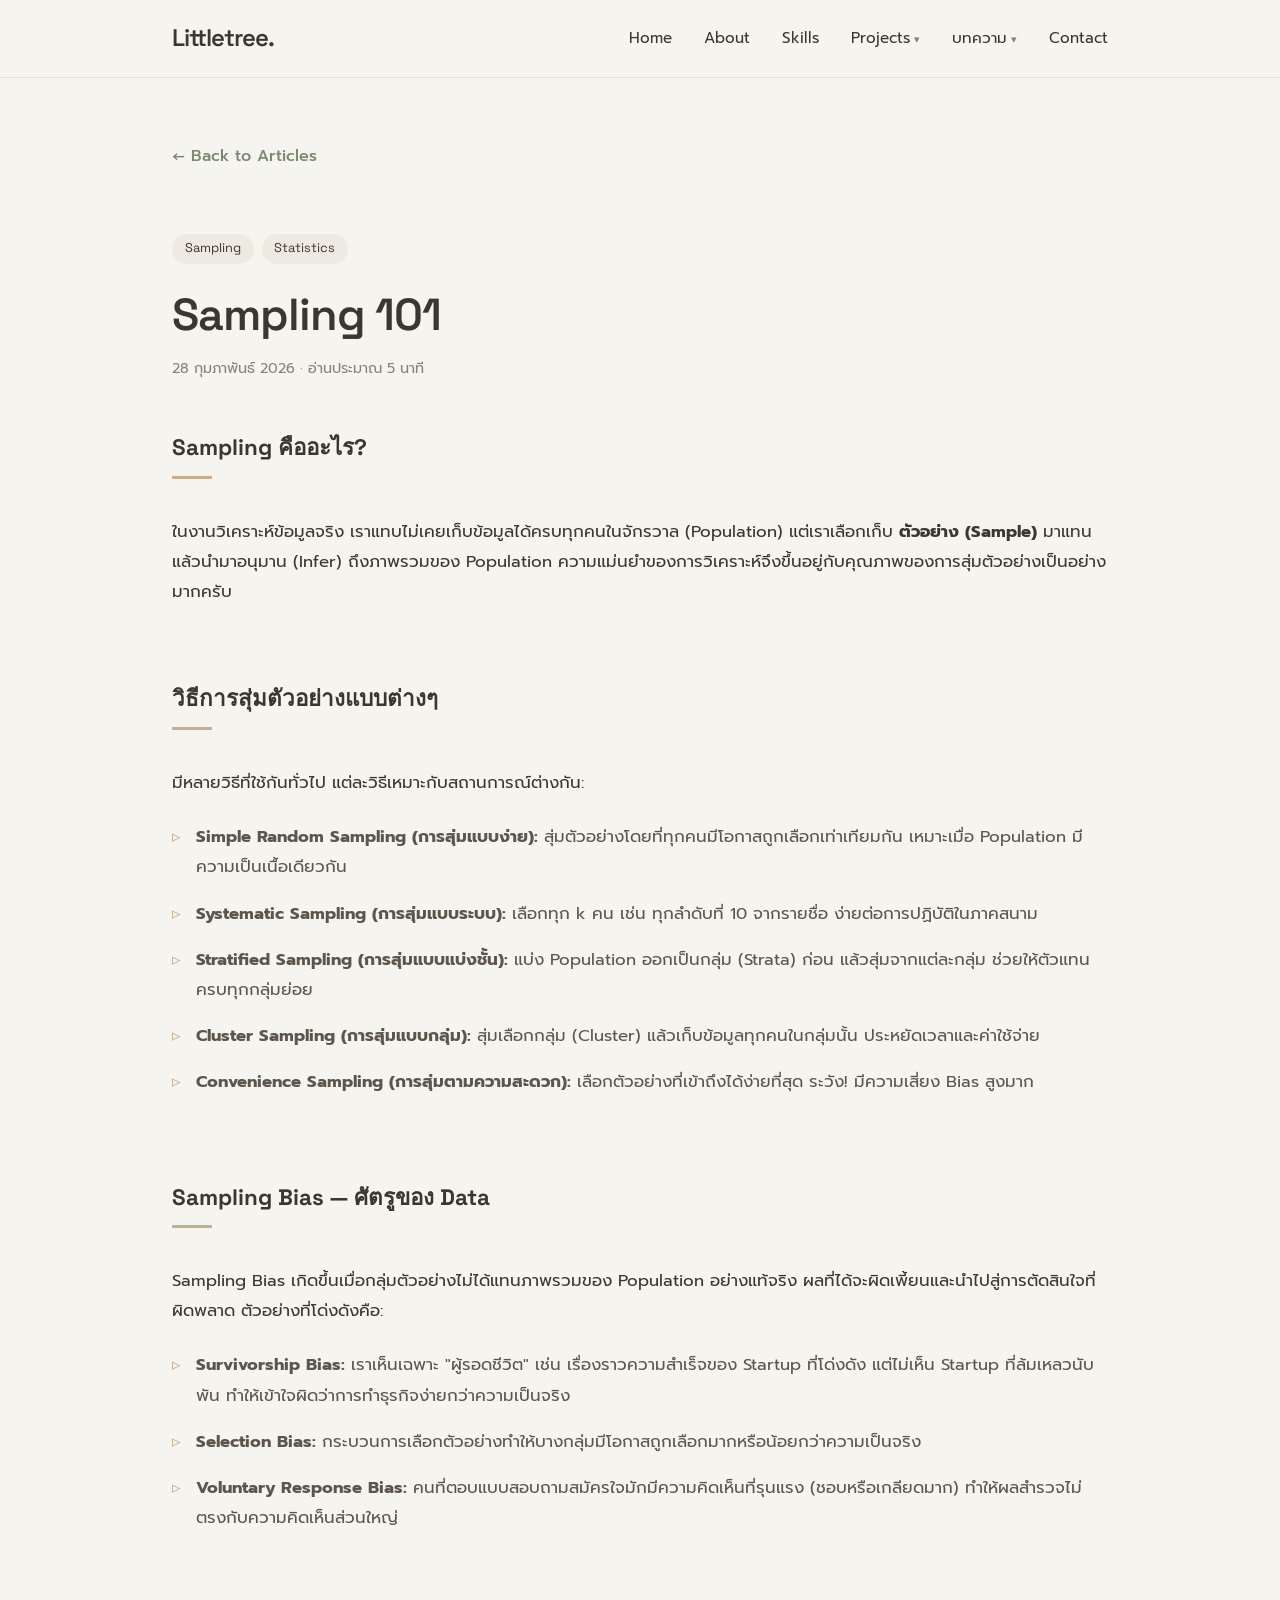
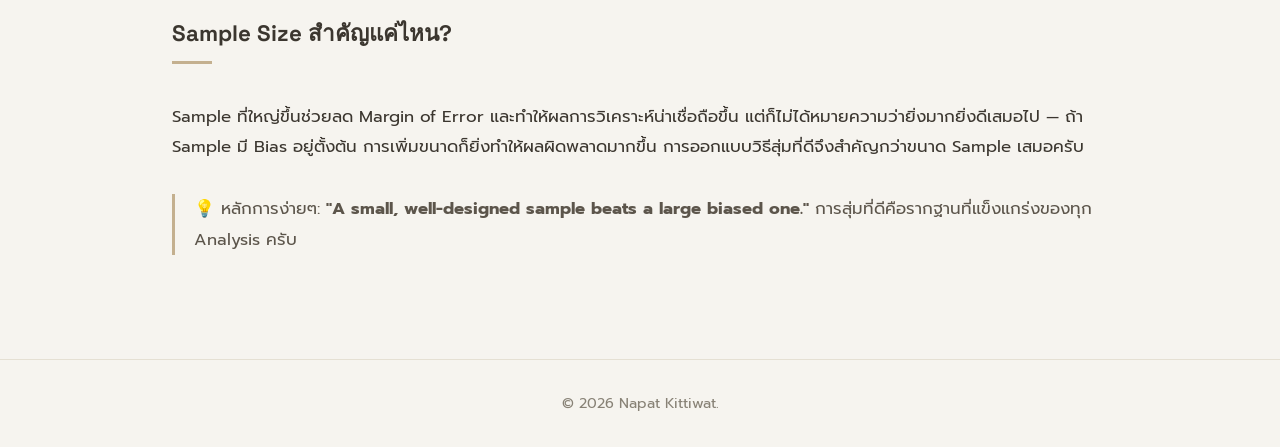
==== article-sampling.html @ 37f3296d "Add files via upload" ====
<!DOCTYPE html>
<html lang="th">

<head>
    <meta charset="UTF-8">
    <meta name="viewport" content="width=device-width, initial-scale=1.0">
    <title>Sampling 101 | Littletree</title>
    <link rel="stylesheet" href="style.css">
    <link
        href="https://fonts.googleapis.com/css2?family=Prompt:wght@300;400;500;600&family=Space+Grotesk:wght@400;500;600&display=swap"
        rel="stylesheet">
</head>

<body>
    <nav class="navbar">
        <div class="nav-content">
            <a href="index.html#home" class="logo">Littletree.</a>
            <ul class="nav-links">
                <li><a href="index.html#home">Home</a></li>
                <li><a href="index.html#about">About</a></li>
                <li><a href="index.html#skills">Skills</a></li>
                <li class="dropdown">
                    <a href="projects.html">Projects</a>
                    <ul class="dropdown-menu">
                        <li><a href="projects.html#data">Data Projects</a></li>
                        <li><a href="projects.html#coding">Coding Projects</a></li>
                    </ul>
                </li>
                <li class="dropdown">
                    <a href="articles.html">บทความ</a>
                    <ul class="dropdown-menu">
                        <li><a href="articles.html#data">Data Articles</a></li>
                        <li><a href="articles.html#coding">Coding Articles</a></li>
                        <li><a href="articles.html#til">อันนี้เพิ่งรู้</a></li>
                    </ul>
                </li>
                <li><a href="index.html#contact">Contact</a></li>
            </ul>
        </div>
    </nav>

    <main>
        <section style="padding-top: 9rem; padding-bottom: 5rem;">
            <div class="container">
                <a href="articles.html" class="back-link">&larr; Back to Articles</a>
                <div class="tags" style="margin-top: 2rem;">
                    <span>Sampling</span>
                    <span>Statistics</span>
                </div>
                <h1 class="name" style="margin-top: 1rem; font-size: 2.8rem; line-height: 1.2;">Sampling 101</h1>
                <p style="margin-top: 1rem; color: #888276; font-size: 0.9rem;">28 กุมภาพันธ์ 2026 · อ่านประมาณ 5 นาที
                </p>

                <div class="project-content" style="margin-top: 3rem;">

                    <h2 class="section-title" style="font-size: 1.4rem;">Sampling คืออะไร?</h2>
                    <p>
                        ในงานวิเคราะห์ข้อมูลจริง เราแทบไม่เคยเก็บข้อมูลได้ครบทุกคนในจักรวาล (Population)
                        แต่เราเลือกเก็บ <strong>ตัวอย่าง (Sample)</strong> มาแทน แล้วนำมาอนุมาน (Infer) ถึงภาพรวมของ
                        Population
                        ความแม่นยำของการวิเคราะห์จึงขึ้นอยู่กับคุณภาพของการสุ่มตัวอย่างเป็นอย่างมากครับ
                    </p>

                    <h2 class="section-title" style="font-size: 1.4rem; margin-top: 3rem;">วิธีการสุ่มตัวอย่างแบบต่างๆ
                    </h2>
                    <p>มีหลายวิธีที่ใช้กันทั่วไป แต่ละวิธีเหมาะกับสถานการณ์ต่างกัน:</p>
                    <ul class="feature-list">
                        <li>
                            <strong>Simple Random Sampling (การสุ่มแบบง่าย):</strong>
                            สุ่มตัวอย่างโดยที่ทุกคนมีโอกาสถูกเลือกเท่าเทียมกัน เหมาะเมื่อ Population
                            มีความเป็นเนื้อเดียวกัน
                        </li>
                        <li>
                            <strong>Systematic Sampling (การสุ่มแบบระบบ):</strong>
                            เลือกทุก k คน เช่น ทุกลำดับที่ 10 จากรายชื่อ ง่ายต่อการปฏิบัติในภาคสนาม
                        </li>
                        <li>
                            <strong>Stratified Sampling (การสุ่มแบบแบ่งชั้น):</strong>
                            แบ่ง Population ออกเป็นกลุ่ม (Strata) ก่อน แล้วสุ่มจากแต่ละกลุ่ม
                            ช่วยให้ตัวแทนครบทุกกลุ่มย่อย
                        </li>
                        <li>
                            <strong>Cluster Sampling (การสุ่มแบบกลุ่ม):</strong>
                            สุ่มเลือกกลุ่ม (Cluster) แล้วเก็บข้อมูลทุกคนในกลุ่มนั้น ประหยัดเวลาและค่าใช้จ่าย
                        </li>
                        <li>
                            <strong>Convenience Sampling (การสุ่มตามความสะดวก):</strong>
                            เลือกตัวอย่างที่เข้าถึงได้ง่ายที่สุด ระวัง! มีความเสี่ยง Bias สูงมาก
                        </li>
                    </ul>

                    <h2 class="section-title" style="font-size: 1.4rem; margin-top: 3rem;">Sampling Bias — ศัตรูของ Data
                    </h2>
                    <p>
                        Sampling Bias เกิดขึ้นเมื่อกลุ่มตัวอย่างไม่ได้แทนภาพรวมของ Population อย่างแท้จริง
                        ผลที่ได้จะผิดเพี้ยนและนำไปสู่การตัดสินใจที่ผิดพลาด ตัวอย่างที่โด่งดังคือ:
                    </p>
                    <ul class="feature-list">
                        <li>
                            <strong>Survivorship Bias:</strong>
                            เราเห็นเฉพาะ "ผู้รอดชีวิต" เช่น เรื่องราวความสำเร็จของ Startup ที่โด่งดัง
                            แต่ไม่เห็น Startup ที่ล้มเหลวนับพัน ทำให้เข้าใจผิดว่าการทำธุรกิจง่ายกว่าความเป็นจริง
                        </li>
                        <li>
                            <strong>Selection Bias:</strong>
                            กระบวนการเลือกตัวอย่างทำให้บางกลุ่มมีโอกาสถูกเลือกมากหรือน้อยกว่าความเป็นจริง
                        </li>
                        <li>
                            <strong>Voluntary Response Bias:</strong>
                            คนที่ตอบแบบสอบถามสมัครใจมักมีความคิดเห็นที่รุนแรง (ชอบหรือเกลียดมาก)
                            ทำให้ผลสำรวจไม่ตรงกับความคิดเห็นส่วนใหญ่
                        </li>
                    </ul>

                    <h2 class="section-title" style="font-size: 1.4rem; margin-top: 3rem;">Sample Size สำคัญแค่ไหน?</h2>
                    <p>
                        Sample ที่ใหญ่ขึ้นช่วยลด Margin of Error และทำให้ผลการวิเคราะห์น่าเชื่อถือขึ้น
                        แต่ก็ไม่ได้หมายความว่ายิ่งมากยิ่งดีเสมอไป — ถ้า Sample มี Bias อยู่ตั้งต้น
                        การเพิ่มขนาดก็ยิ่งทำให้ผลผิดพลาดมากขึ้น การออกแบบวิธีสุ่มที่ดีจึงสำคัญกว่าขนาด Sample เสมอครับ
                    </p>

                    <p
                        style="margin-top: 2rem; border-left: 3px solid var(--secondary-color); padding-left: 1.2rem; color: #5c554b;">
                        💡 หลักการง่ายๆ: <strong>"A small, well-designed sample beats a large biased one."</strong>
                        การสุ่มที่ดีคือรากฐานที่แข็งแกร่งของทุก Analysis ครับ
                    </p>

                </div>
            </div>
        </section>
    </main>

    <footer>
        <div class="container">
            <p>&copy; 2026 Napat Kittiwat.</p>
        </div>
    </footer>

    <script src="script.js"></script>
</body>

</html>
---- style.css ----
/* Earth Tone Variables */
:root {
    --bg-color: #f6f4ef;
    --text-color: #3b362f;
    --primary-color: #7b886f;
    /* Muted olive green */
    --primary-hover: #65715a;
    --secondary-color: #c4b08f;
    /* Warm sand */
    --border-color: #e5e0d3;
    --card-bg: #fffdf9;

    --font-heading: 'Space Grotesk', sans-serif;
    --font-body: 'Prompt', sans-serif;
}

* {
    margin: 0;
    padding: 0;
    box-sizing: border-box;
}

html {
    scroll-behavior: smooth;
}

body {
    font-family: var(--font-body);
    background-color: var(--bg-color);
    color: var(--text-color);
    line-height: 1.6;
}

h1,
h2,
h3,
.logo {
    font-family: var(--font-heading);
}

.container {
    max-width: 1000px;
    margin: 0 auto;
    padding: 0 2rem;
}

/* Navbar */
.navbar {
    position: fixed;
    top: 0;
    width: 100%;
    background-color: rgba(246, 244, 239, 0.9);
    backdrop-filter: blur(8px);
    z-index: 1000;
    border-bottom: 1px solid var(--border-color);
}

.nav-content {
    max-width: 1000px;
    margin: 0 auto;
    padding: 1.2rem 2rem;
    display: flex;
    justify-content: space-between;
    align-items: center;
}

.logo {
    font-size: 1.5rem;
    font-weight: 600;
    color: var(--text-color);
    text-decoration: none;
    letter-spacing: -1px;
}

.nav-links {
    list-style: none;
    display: flex;
    gap: 2rem;
    align-items: center;
}

.nav-links a {
    text-decoration: none;
    color: var(--text-color);
    font-weight: 400;
    font-size: 0.95rem;
    transition: color 0.3s ease;
}

.nav-links a:hover,
.nav-links a.active {
    color: var(--primary-color);
}

/* Dropdown */
.dropdown {
    position: relative;
}

.dropdown>a::after {
    content: ' ▾';
    font-size: 0.7rem;
    opacity: 0.6;
}

.dropdown-menu {
    display: none;
    position: absolute;
    top: 100%;
    left: 50%;
    transform: translateX(-50%);
    background-color: rgba(250, 248, 244, 0.98);
    backdrop-filter: blur(10px);
    border: 1px solid var(--border-color);
    border-radius: 8px;
    padding: 0.8rem 0 0.4rem;
    min-width: 180px;
    list-style: none;
    z-index: 999;
    box-shadow: 0 8px 24px rgba(59, 54, 47, 0.1);
    white-space: nowrap;
}

.dropdown:hover .dropdown-menu {
    display: block;
}

.dropdown-menu li a {
    display: block;
    padding: 0.55rem 1.2rem;
    color: var(--text-color);
    font-size: 0.88rem;
    font-weight: 400;
    transition: color 0.2s ease, background 0.2s ease;
}

.dropdown-menu li a:hover {
    color: var(--primary-color);
    background-color: rgba(123, 136, 111, 0.06);
}

.dropdown-menu li a::after {
    content: none;
    /* no arrow-after on sub-items */
}

/* Sections */

section {
    padding: 6rem 0;
}

.section-title {
    font-size: 2rem;
    margin-bottom: 3rem;
    position: relative;
    display: inline-block;
}

.section-title::after {
    content: '';
    position: absolute;
    bottom: -10px;
    left: 0;
    width: 40px;
    height: 3px;
    background-color: var(--secondary-color);
}

/* Hero Section */
.hero {
    min-height: 100vh;
    display: flex;
    align-items: center;
    padding-top: 5rem;
}

.greeting {
    font-size: 1.2rem;
    color: var(--primary-color);
    margin-bottom: 0.5rem;
}

.name {
    font-size: 4rem;
    font-weight: 600;
    line-height: 1.1;
    margin-bottom: 1rem;
    letter-spacing: -1px;
}

.role {
    font-size: 1.8rem;
    font-weight: 400;
    color: var(--secondary-color);
    margin-bottom: 1.5rem;
}

.summary {
    font-size: 1.1rem;
    max-width: 600px;
    margin-bottom: 2.5rem;
    color: #5c554b;
}

/* Buttons */
.cta-buttons {
    display: flex;
    gap: 1rem;
}

.btn {
    display: inline-block;
    padding: 0.8rem 1.8rem;
    border-radius: 4px;
    text-decoration: none;
    font-weight: 500;
    transition: all 0.3s ease;
}

.btn.primary {
    background-color: var(--primary-color);
    color: white;
}

.btn.primary:hover {
    background-color: var(--primary-hover);
}

.btn.secondary {
    border: 1px solid var(--primary-color);
    color: var(--primary-color);
}

.btn.secondary:hover {
    background-color: rgba(123, 136, 111, 0.1);
}

/* About Section */
.about-text p {
    margin-bottom: 1rem;
    font-size: 1.05rem;
}

/* Skills Section */
.skills-grid {
    display: grid;
    grid-template-columns: repeat(auto-fit, minmax(280px, 1fr));
    gap: 2rem;
}

.skill-category {
    background-color: var(--card-bg);
    padding: 2rem;
    border: 1px solid var(--border-color);
    border-radius: 8px;
}

.skill-category h3 {
    margin-bottom: 1.5rem;
    color: var(--text-color);
    font-size: 1.2rem;
}

.skill-category ul {
    list-style-type: none;
}

.skill-category li {
    margin-bottom: 0.8rem;
    position: relative;
    padding-left: 1.5rem;
    color: #5c554b;
}

.skill-category li::before {
    content: '▹';
    position: absolute;
    left: 0;
    color: var(--secondary-color);
}

/* Projects Section */
.project-grid {
    display: grid;
    grid-template-columns: repeat(auto-fit, minmax(320px, 1fr));
    gap: 2rem;
}

.project-card {
    background-color: var(--card-bg);
    border: 1px solid var(--border-color);
    border-radius: 8px;
    overflow: hidden;
    transition: transform 0.3s ease, box-shadow 0.3s ease;
}

.project-card:hover {
    transform: translateY(-5px);
    box-shadow: 0 10px 20px rgba(59, 54, 47, 0.05);
}

.project-info {
    padding: 2rem;
}

.project-info h3 {
    font-size: 1.3rem;
    margin-bottom: 1rem;
}

.project-info p {
    color: #5c554b;
    margin-bottom: 1.5rem;
    font-size: 0.95rem;
}

/* Tags */
.tags {
    display: flex;
    flex-wrap: wrap;
    gap: 0.5rem;
    margin-bottom: 1.5rem;
}

.tags span {
    font-size: 0.8rem;
    font-family: var(--font-heading);
    padding: 0.3rem 0.8rem;
    background-color: rgba(196, 176, 143, 0.15);
    color: var(--text-color);
    border-radius: 20px;
}

.project-link {
    text-decoration: none;
    color: var(--primary-color);
    font-weight: 500;
    font-size: 0.9rem;
    transition: color 0.3s ease;
}

.project-link:hover {
    color: var(--secondary-color);
}

/* View All Links */
.view-all-container {
    text-align: right;
    margin-top: 2rem;
}

.view-all-link {
    font-family: var(--font-heading);
    text-decoration: none;
    color: var(--text-color);
    font-weight: 500;
    font-size: 1rem;
    transition: color 0.3s ease, transform 0.3s ease;
    display: inline-block;
}

.view-all-link:hover {
    color: var(--primary-color);
    transform: translateX(5px);
}

/* Contact Section */
.contact p {
    margin-bottom: 2rem;
    max-width: 500px;
}

.contact-links {
    display: flex;
    flex-direction: column;
    gap: 1rem;
}

.contact-link {
    font-family: var(--font-heading);
    text-decoration: none;
    color: var(--primary-color);
    font-size: 1.2rem;
    font-weight: 500;
    display: inline-block;
}

.contact-link:hover {
    text-decoration: underline;
    text-underline-offset: 4px;
}

/* Footer */
footer {
    text-align: center;
    padding: 2rem 0;
    border-top: 1px solid var(--border-color);
    color: #888276;
    font-size: 0.9rem;
}

/* Responsive Design */
@media (max-width: 768px) {
    .name {
        font-size: 3rem;
    }

    .role {
        font-size: 1.4rem;
    }

    .nav-links {
        display: none;
    }

    section {
        padding: 4rem 0;
    }
}

/* Project Detail Pages */
.back-link {
    display: inline-block;
    color: var(--primary-color);
    text-decoration: none;
    font-weight: 500;
    margin-bottom: 2rem;
    transition: transform 0.3s ease;
}

.back-link:hover {
    transform: translateX(-5px);
}

.project-content {
    color: var(--text-color);
    font-size: 1.05rem;
    line-height: 1.8;
}

.project-content p {
    margin-bottom: 1.5rem;
}

.feature-list {
    list-style: none;
    margin-bottom: 2rem;
}

.feature-list li {
    position: relative;
    padding-left: 1.5rem;
    margin-bottom: 1rem;
    color: #5c554b;
}

.feature-list li::before {
    content: '▹';
    position: absolute;
    left: 0;
    color: var(--secondary-color);
}
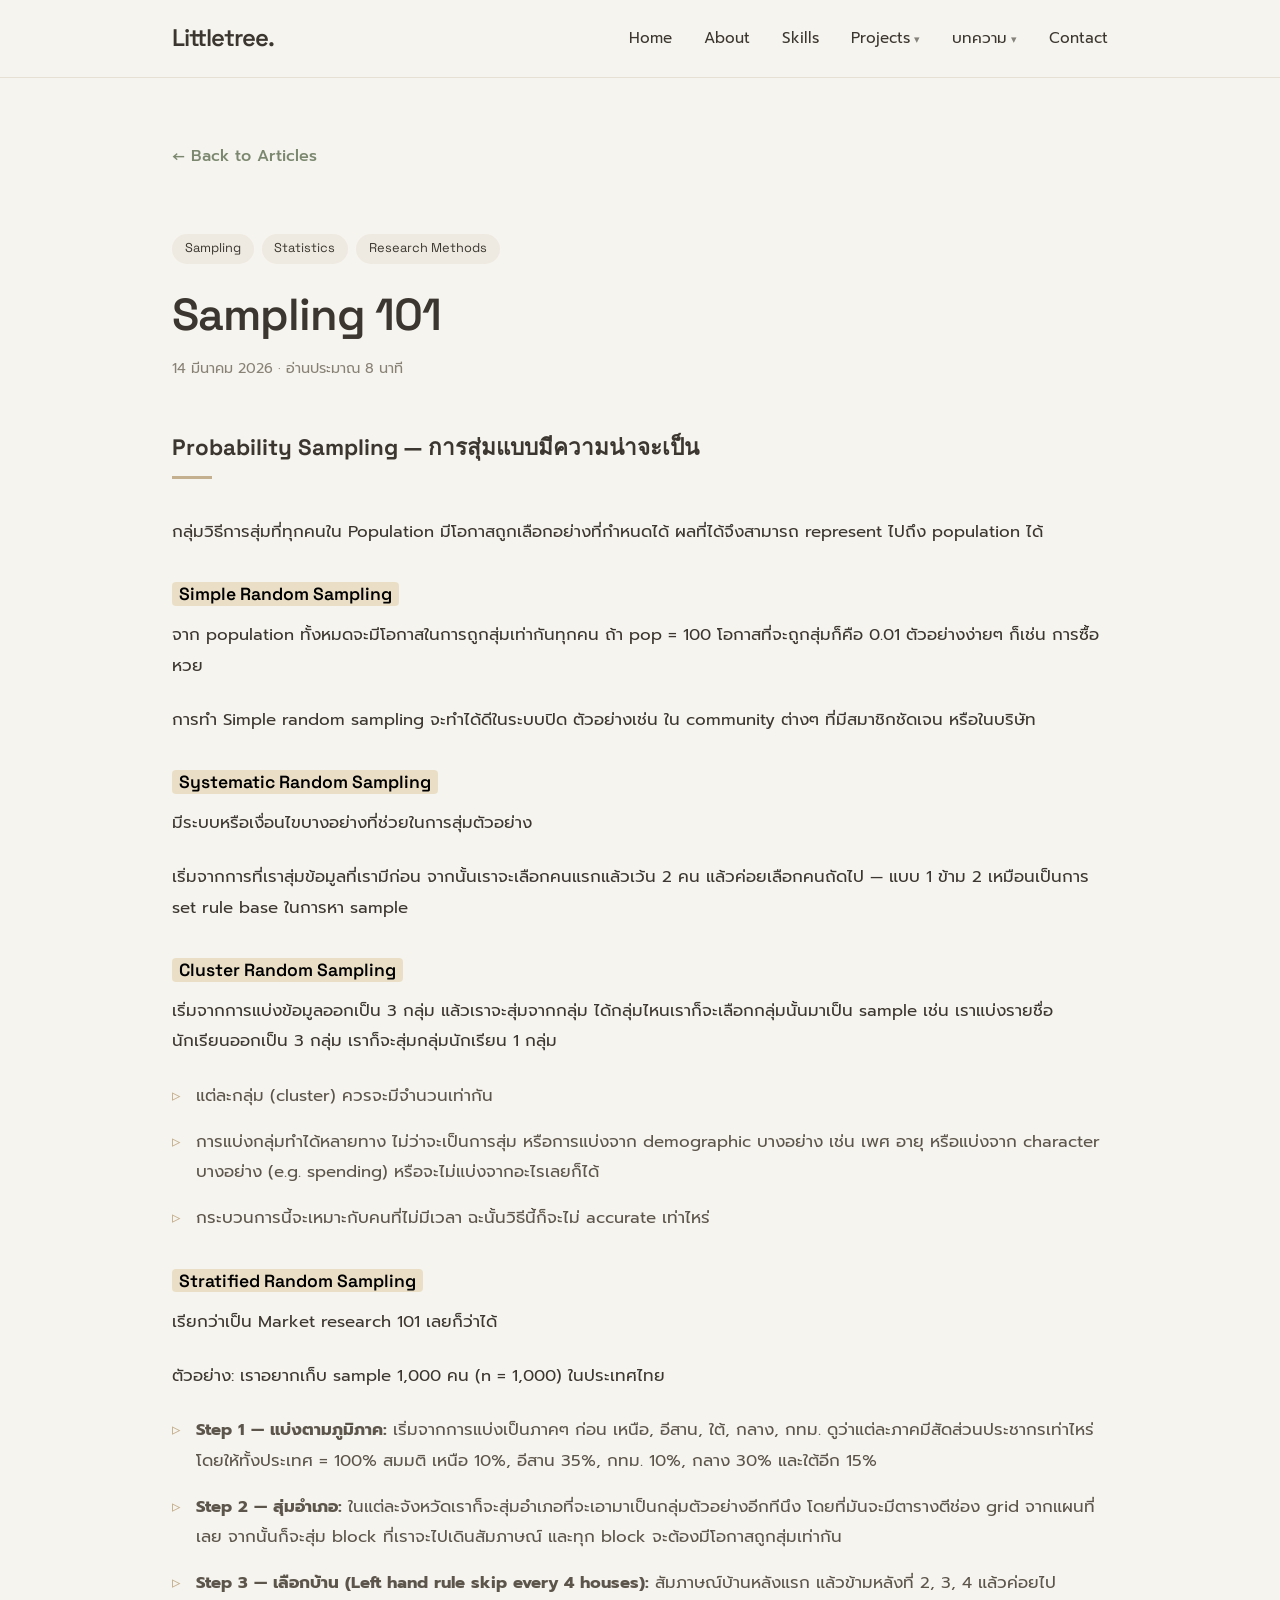
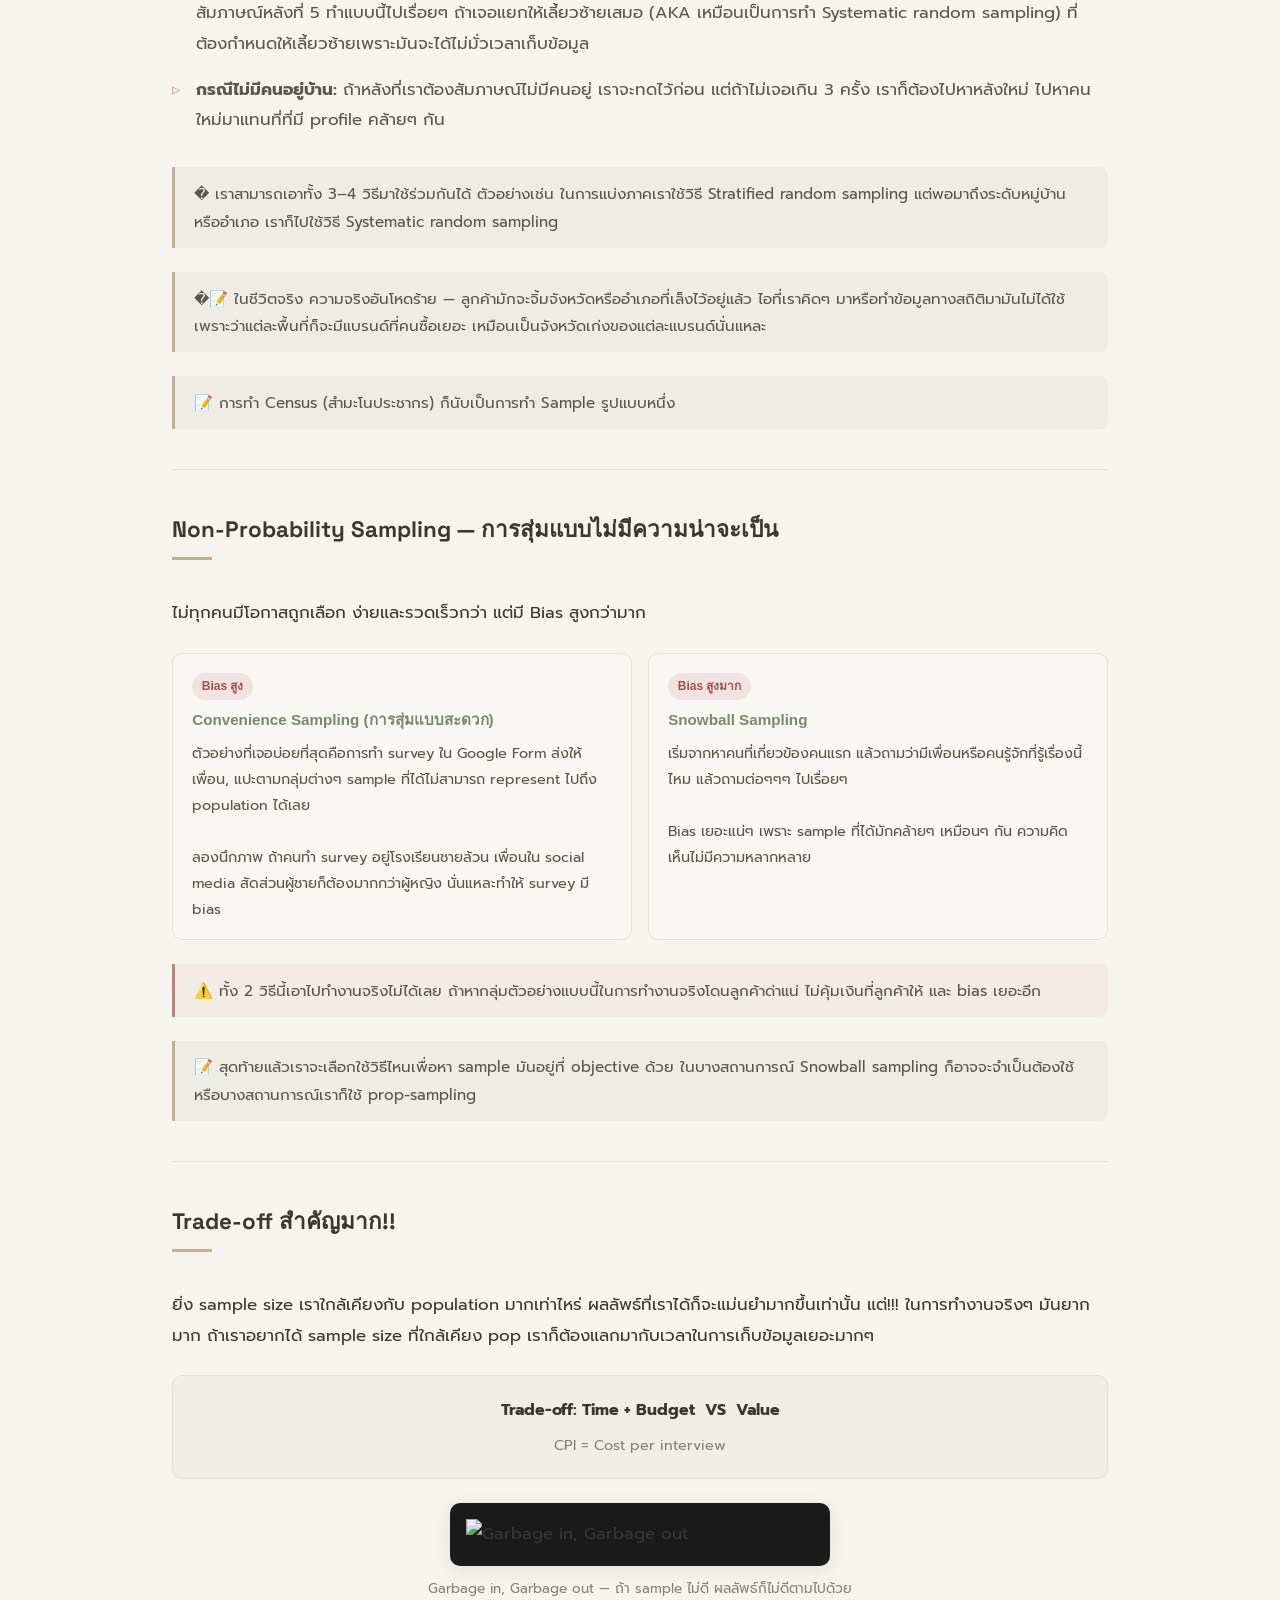
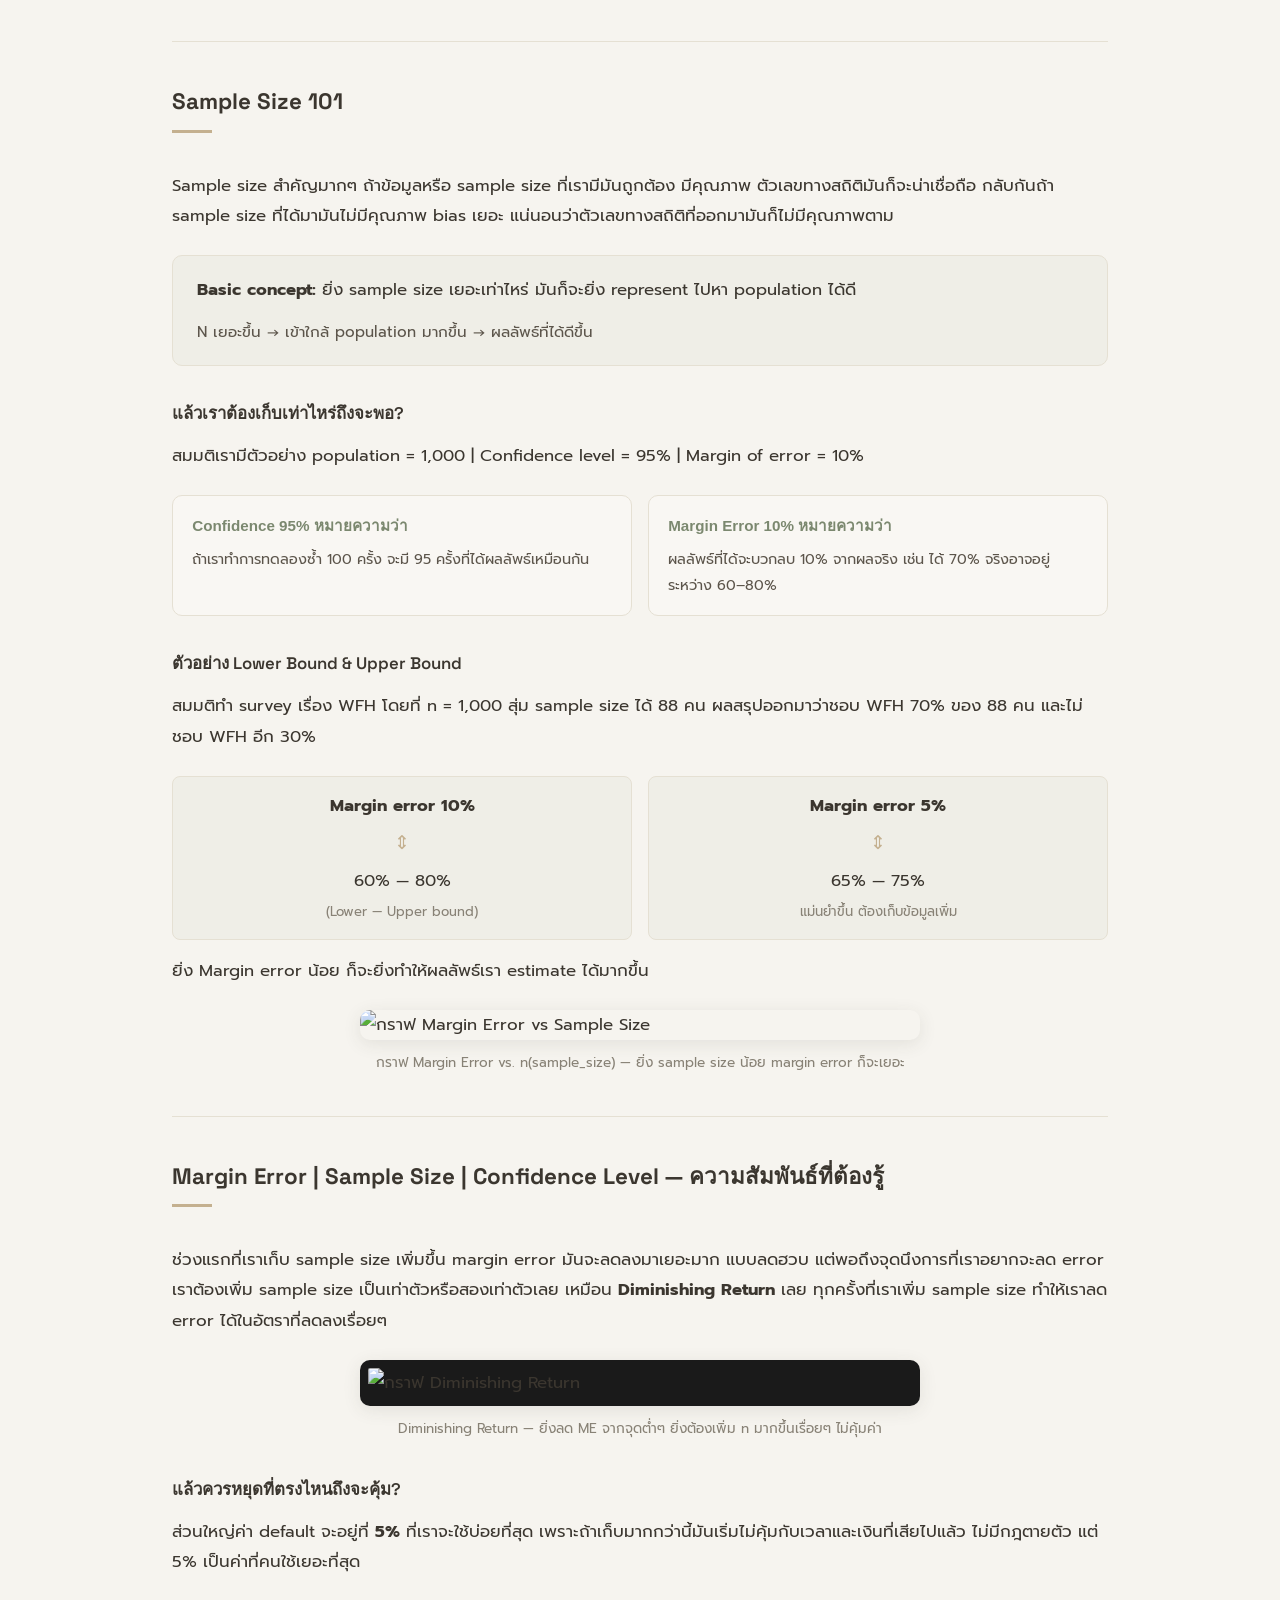
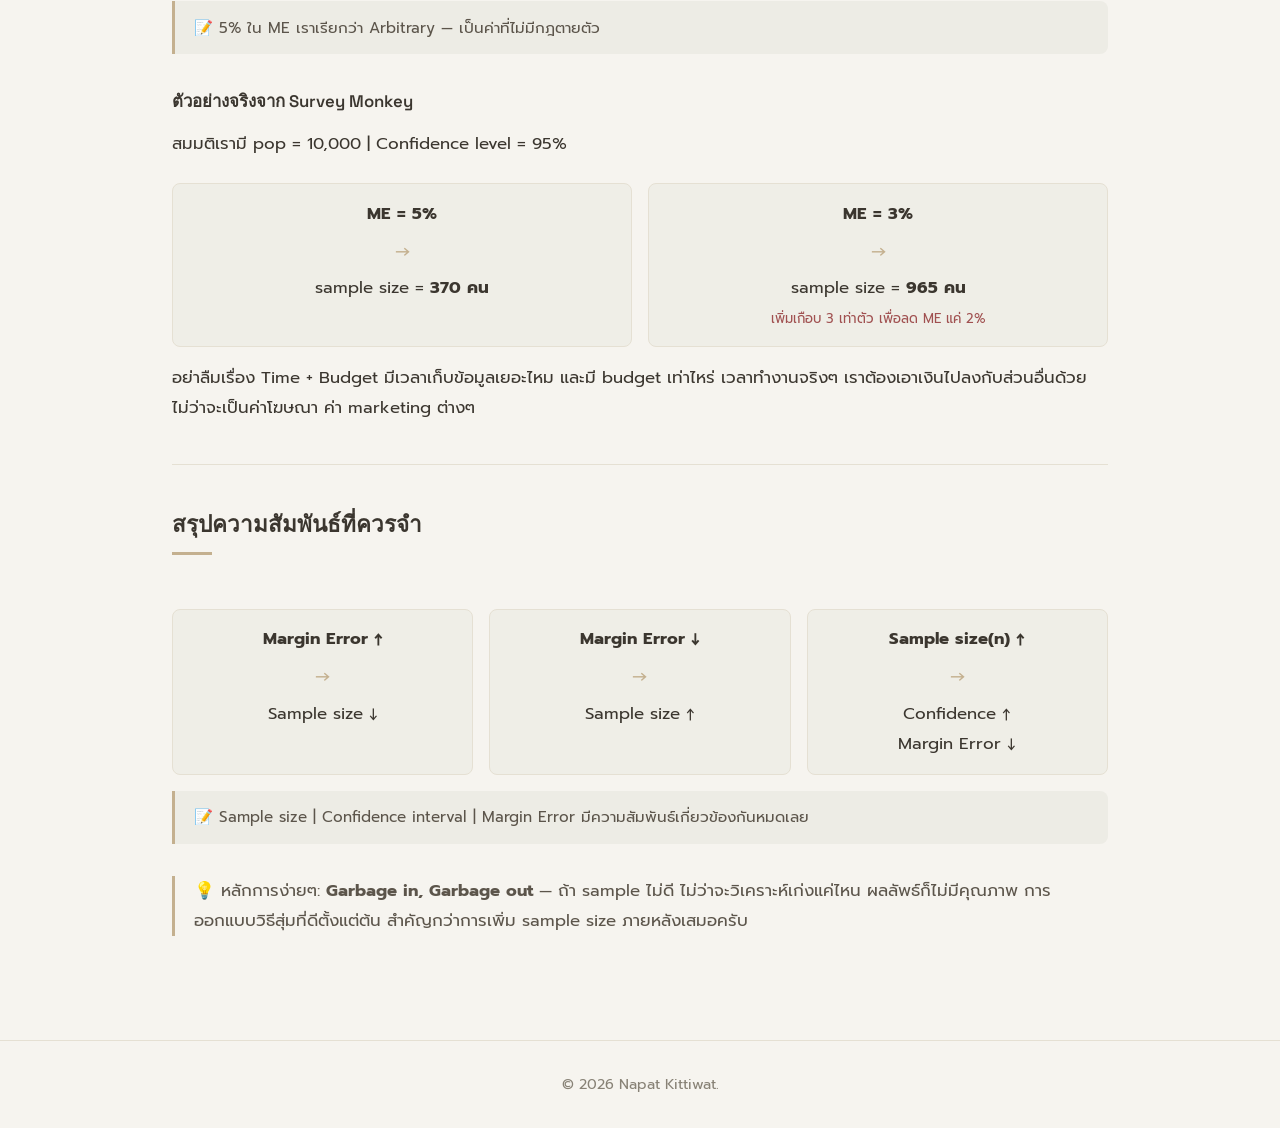
==== commit d2e57384: "Add what i learn sampling" ====
--- a/article-sampling.html
+++ b/article-sampling.html
@@ -9,6 +9,122 @@
     <link
         href="https://fonts.googleapis.com/css2?family=Prompt:wght@300;400;500;600&family=Space+Grotesk:wght@400;500;600&display=swap"
         rel="stylesheet">
+    <style>
+        .article-img {
+            display: block;
+            max-width: 100%;
+            border-radius: 10px;
+            margin: 1.5rem auto;
+            box-shadow: 0 4px 18px rgba(59, 54, 47, 0.10);
+        }
+
+        .img-caption {
+            text-align: center;
+            color: #888276;
+            font-size: 0.85rem;
+            margin-top: -0.8rem;
+            margin-bottom: 1.5rem;
+        }
+
+        .note-box {
+            background: rgba(123, 136, 111, 0.08);
+            border-left: 3px solid var(--secondary-color);
+            border-radius: 0 8px 8px 0;
+            padding: 0.8rem 1.2rem;
+            margin: 1rem 0 1.5rem;
+            color: #5c554b;
+            font-size: 0.95rem;
+        }
+
+        .highlight-box {
+            background: rgba(123, 136, 111, 0.06);
+            border: 1px solid var(--border-color);
+            border-radius: 10px;
+            padding: 1.2rem 1.5rem;
+            margin: 1.5rem 0;
+        }
+
+        .method-grid {
+            display: grid;
+            grid-template-columns: 1fr 1fr;
+            gap: 1rem;
+            margin: 1.5rem 0;
+        }
+
+        .method-card {
+            background: rgba(250, 248, 244, 0.8);
+            border: 1px solid var(--border-color);
+            border-radius: 10px;
+            padding: 1rem 1.2rem;
+        }
+
+        .method-card h4 {
+            font-size: 0.95rem;
+            font-weight: 600;
+            color: var(--primary-color);
+            margin-bottom: 0.5rem;
+        }
+
+        .method-card p {
+            font-size: 0.9rem;
+            color: #5c554b;
+            margin: 0;
+        }
+
+        .bias-tag {
+            display: inline-block;
+            font-size: 0.75rem;
+            font-weight: 600;
+            padding: 0.15rem 0.6rem;
+            border-radius: 20px;
+            margin-bottom: 0.4rem;
+        }
+
+        .bias-high {
+            background: rgba(180, 80, 80, 0.12);
+            color: #a05050;
+        }
+
+        .bias-low {
+            background: rgba(80, 140, 80, 0.12);
+            color: #4a7a4a;
+        }
+
+        .formula-row {
+            display: flex;
+            gap: 1rem;
+            flex-wrap: wrap;
+            margin: 1rem 0;
+        }
+
+        .formula-box {
+            flex: 1;
+            min-width: 200px;
+            background: rgba(123, 136, 111, 0.06);
+            border: 1px solid var(--border-color);
+            border-radius: 8px;
+            padding: 0.9rem 1.1rem;
+            text-align: center;
+        }
+
+        .formula-box .arrow {
+            font-size: 1.2rem;
+            color: var(--secondary-color);
+            margin: 0.3rem 0;
+        }
+
+        .section-divider {
+            border: none;
+            border-top: 1px solid var(--border-color);
+            margin: 2.5rem 0;
+        }
+
+        @media (max-width: 640px) {
+            .method-grid {
+                grid-template-columns: 1fr;
+            }
+        }
+    </style>
 </head>
 
 <body>
@@ -46,83 +162,307 @@
                 <div class="tags" style="margin-top: 2rem;">
                     <span>Sampling</span>
                     <span>Statistics</span>
+                    <span>Research Methods</span>
                 </div>
                 <h1 class="name" style="margin-top: 1rem; font-size: 2.8rem; line-height: 1.2;">Sampling 101</h1>
-                <p style="margin-top: 1rem; color: #888276; font-size: 0.9rem;">28 กุมภาพันธ์ 2026 · อ่านประมาณ 5 นาที
-                </p>
+                <p style="margin-top: 1rem; color: #888276; font-size: 0.9rem;">14 มีนาคม 2026 · อ่านประมาณ 8 นาที</p>
 
                 <div class="project-content" style="margin-top: 3rem;">
 
-                    <h2 class="section-title" style="font-size: 1.4rem;">Sampling คืออะไร?</h2>
-                    <p>
-                        ในงานวิเคราะห์ข้อมูลจริง เราแทบไม่เคยเก็บข้อมูลได้ครบทุกคนในจักรวาล (Population)
-                        แต่เราเลือกเก็บ <strong>ตัวอย่าง (Sample)</strong> มาแทน แล้วนำมาอนุมาน (Infer) ถึงภาพรวมของ
-                        Population
-                        ความแม่นยำของการวิเคราะห์จึงขึ้นอยู่กับคุณภาพของการสุ่มตัวอย่างเป็นอย่างมากครับ
-                    </p>
-
-                    <h2 class="section-title" style="font-size: 1.4rem; margin-top: 3rem;">วิธีการสุ่มตัวอย่างแบบต่างๆ
-                    </h2>
-                    <p>มีหลายวิธีที่ใช้กันทั่วไป แต่ละวิธีเหมาะกับสถานการณ์ต่างกัน:</p>
+                    <!-- SECTION 1: Probability Sampling -->
+                    <h2 class="section-title" style="font-size: 1.4rem;">Probability Sampling —
+                        การสุ่มแบบมีความน่าจะเป็น</h2>
+                    <p>กลุ่มวิธีการสุ่มที่ทุกคนใน Population มีโอกาสถูกเลือกอย่างที่กำหนดได้ ผลที่ได้จึงสามารถ represent
+                        ไปถึง population ได้</p>
+
+                    <!-- Simple Random Sampling -->
+                    <h3 style="font-size: 1.1rem; font-weight: 600; color: var(--text-color); margin: 2rem 0 0.6rem;">
+                        <mark
+                            style="background: rgba(200, 170, 90, 0.28); border-radius: 4px; padding: 0.05rem 0.45rem;">Simple
+                            Random Sampling</mark></h3>
+                    <p>จาก population ทั้งหมดจะมีโอกาสในการถูกสุ่มเท่ากันทุกคน ถ้า pop = 100 โอกาสที่จะถูกสุ่มก็คือ 0.01
+                        ตัวอย่างง่ายๆ ก็เช่น การซื้อหวย</p>
+                    <p>การทำ Simple random sampling จะทำได้ดีในระบบปิด ตัวอย่างเช่น ใน community ต่างๆ ที่มีสมาชิกชัดเจน
+                        หรือในบริษัท</p>
+
+                    <!-- Systematic Random Sampling -->
+                    <h3 style="font-size: 1.1rem; font-weight: 600; color: var(--text-color); margin: 2rem 0 0.6rem;">
+                        <mark
+                            style="background: rgba(200, 170, 90, 0.28); border-radius: 4px; padding: 0.05rem 0.45rem;">Systematic
+                            Random Sampling</mark></h3>
+                    <p>มีระบบหรือเงื่อนไขบางอย่างที่ช่วยในการสุ่มตัวอย่าง</p>
+                    <p>เริ่มจากการที่เราสุ่มข้อมูลที่เรามีก่อน จากนั้นเราจะเลือกคนแรกแล้วเว้น 2 คน แล้วค่อยเลือกคนถัดไป
+                        — แบบ 1 ข้าม 2 เหมือนเป็นการ set rule base ในการหา sample</p>
+
+                    <!-- Cluster Random Sampling -->
+                    <h3 style="font-size: 1.1rem; font-weight: 600; color: var(--text-color); margin: 2rem 0 0.6rem;">
+                        <mark
+                            style="background: rgba(200, 170, 90, 0.28); border-radius: 4px; padding: 0.05rem 0.45rem;">Cluster
+                            Random Sampling</mark></h3>
+                    <p>เริ่มจากการแบ่งข้อมูลออกเป็น 3 กลุ่ม แล้วเราจะสุ่มจากกลุ่ม ได้กลุ่มไหนเราก็จะเลือกกลุ่มนั้นมาเป็น
+                        sample เช่น เราแบ่งรายชื่อนักเรียนออกเป็น 3 กลุ่ม เราก็จะสุ่มกลุ่มนักเรียน 1 กลุ่ม</p>
+                    <ul class="feature-list">
+                        <li>แต่ละกลุ่ม (cluster) ควรจะมีจำนวนเท่ากัน</li>
+                        <li>การแบ่งกลุ่มทำได้หลายทาง ไม่ว่าจะเป็นการสุ่ม หรือการแบ่งจาก demographic บางอย่าง เช่น เพศ
+                            อายุ หรือแบ่งจาก character บางอย่าง (e.g. spending) หรือจะไม่แบ่งจากอะไรเลยก็ได้</li>
+                        <li>กระบวนการนี้จะเหมาะกับคนที่ไม่มีเวลา ฉะนั้นวิธีนี้ก็จะไม่ accurate เท่าไหร่</li>
+                    </ul>
+
+                    <!-- Stratified Random Sampling -->
+                    <h3 style="font-size: 1.1rem; font-weight: 600; color: var(--text-color); margin: 2rem 0 0.6rem;">
+                        <mark
+                            style="background: rgba(200, 170, 90, 0.28); border-radius: 4px; padding: 0.05rem 0.45rem;">Stratified
+                            Random Sampling</mark></h3>
+                    <p>เรียกว่าเป็น Market research 101 เลยก็ว่าได้</p>
+                    <p>ตัวอย่าง: เราอยากเก็บ sample 1,000 คน (n = 1,000) ในประเทศไทย</p>
                     <ul class="feature-list">
                         <li>
-                            <strong>Simple Random Sampling (การสุ่มแบบง่าย):</strong>
-                            สุ่มตัวอย่างโดยที่ทุกคนมีโอกาสถูกเลือกเท่าเทียมกัน เหมาะเมื่อ Population
-                            มีความเป็นเนื้อเดียวกัน
+                            <strong>Step 1 — แบ่งตามภูมิภาค:</strong>
+                            เริ่มจากการแบ่งเป็นภาคๆ ก่อน เหนือ, อีสาน, ใต้, กลาง, กทม.
+                            ดูว่าแต่ละภาคมีสัดส่วนประชากรเท่าไหร่ โดยให้ทั้งประเทศ = 100%
+                            สมมติ เหนือ 10%, อีสาน 35%, กทม. 10%, กลาง 30% และใต้อีก 15%
                         </li>
                         <li>
-                            <strong>Systematic Sampling (การสุ่มแบบระบบ):</strong>
-                            เลือกทุก k คน เช่น ทุกลำดับที่ 10 จากรายชื่อ ง่ายต่อการปฏิบัติในภาคสนาม
+                            <strong>Step 2 — สุ่มอำเภอ:</strong>
+                            ในแต่ละจังหวัดเราก็จะสุ่มอำเภอที่จะเอามาเป็นกลุ่มตัวอย่างอีกทีนึง
+                            โดยที่มันจะมีตารางตีช่อง grid จากแผนที่เลย จากนั้นก็จะสุ่ม block ที่เราจะไปเดินสัมภาษณ์
+                            และทุก block จะต้องมีโอกาสถูกสุ่มเท่ากัน
                         </li>
                         <li>
-                            <strong>Stratified Sampling (การสุ่มแบบแบ่งชั้น):</strong>
-                            แบ่ง Population ออกเป็นกลุ่ม (Strata) ก่อน แล้วสุ่มจากแต่ละกลุ่ม
-                            ช่วยให้ตัวแทนครบทุกกลุ่มย่อย
+                            <strong>Step 3 — เลือกบ้าน (Left hand rule skip every 4 houses):</strong>
+                            สัมภาษณ์บ้านหลังแรก แล้วข้ามหลังที่ 2, 3, 4 แล้วค่อยไปสัมภาษณ์หลังที่ 5
+                            ทำแบบนี้ไปเรื่อยๆ ถ้าเจอแยกให้เลี้ยวซ้ายเสมอ (AKA เหมือนเป็นการทำ Systematic random
+                            sampling)
+                            ที่ต้องกำหนดให้เลี้ยวซ้ายเพราะมันจะได้ไม่มั่วเวลาเก็บข้อมูล
                         </li>
                         <li>
-                            <strong>Cluster Sampling (การสุ่มแบบกลุ่ม):</strong>
-                            สุ่มเลือกกลุ่ม (Cluster) แล้วเก็บข้อมูลทุกคนในกลุ่มนั้น ประหยัดเวลาและค่าใช้จ่าย
-                        </li>
-                        <li>
-                            <strong>Convenience Sampling (การสุ่มตามความสะดวก):</strong>
-                            เลือกตัวอย่างที่เข้าถึงได้ง่ายที่สุด ระวัง! มีความเสี่ยง Bias สูงมาก
+                            <strong>กรณีไม่มีคนอยู่บ้าน:</strong>
+                            ถ้าหลังที่เราต้องสัมภาษณ์ไม่มีคนอยู่ เราจะทดไว้ก่อน
+                            แต่ถ้าไม่เจอเกิน 3 ครั้ง เราก็ต้องไปหาหลังใหม่ ไปหาคนใหม่มาแทนที่ที่มี profile คล้ายๆ กัน
                         </li>
                     </ul>
-
-                    <h2 class="section-title" style="font-size: 1.4rem; margin-top: 3rem;">Sampling Bias — ศัตรูของ Data
-                    </h2>
-                    <p>
-                        Sampling Bias เกิดขึ้นเมื่อกลุ่มตัวอย่างไม่ได้แทนภาพรวมของ Population อย่างแท้จริง
-                        ผลที่ได้จะผิดเพี้ยนและนำไปสู่การตัดสินใจที่ผิดพลาด ตัวอย่างที่โด่งดังคือ:
-                    </p>
-                    <ul class="feature-list">
-                        <li>
-                            <strong>Survivorship Bias:</strong>
-                            เราเห็นเฉพาะ "ผู้รอดชีวิต" เช่น เรื่องราวความสำเร็จของ Startup ที่โด่งดัง
-                            แต่ไม่เห็น Startup ที่ล้มเหลวนับพัน ทำให้เข้าใจผิดว่าการทำธุรกิจง่ายกว่าความเป็นจริง
-                        </li>
-                        <li>
-                            <strong>Selection Bias:</strong>
-                            กระบวนการเลือกตัวอย่างทำให้บางกลุ่มมีโอกาสถูกเลือกมากหรือน้อยกว่าความเป็นจริง
-                        </li>
-                        <li>
-                            <strong>Voluntary Response Bias:</strong>
-                            คนที่ตอบแบบสอบถามสมัครใจมักมีความคิดเห็นที่รุนแรง (ชอบหรือเกลียดมาก)
-                            ทำให้ผลสำรวจไม่ตรงกับความคิดเห็นส่วนใหญ่
-                        </li>
-                    </ul>
-
-                    <h2 class="section-title" style="font-size: 1.4rem; margin-top: 3rem;">Sample Size สำคัญแค่ไหน?</h2>
-                    <p>
-                        Sample ที่ใหญ่ขึ้นช่วยลด Margin of Error และทำให้ผลการวิเคราะห์น่าเชื่อถือขึ้น
-                        แต่ก็ไม่ได้หมายความว่ายิ่งมากยิ่งดีเสมอไป — ถ้า Sample มี Bias อยู่ตั้งต้น
-                        การเพิ่มขนาดก็ยิ่งทำให้ผลผิดพลาดมากขึ้น การออกแบบวิธีสุ่มที่ดีจึงสำคัญกว่าขนาด Sample เสมอครับ
-                    </p>
+                    <div class="note-box">
+                        � เราสามารถเอาทั้ง 3–4 วิธีมาใช้ร่วมกันได้ ตัวอย่างเช่น ในการแบ่งภาคเราใช้วิธี Stratified random
+                        sampling
+                        แต่พอมาถึงระดับหมู่บ้านหรืออำเภอ เราก็ไปใช้วิธี Systematic random sampling
+                    </div>
+                    <div class="note-box">
+                        �📝 ในชีวิตจริง ความจริงอันโหดร้าย — ลูกค้ามักจะจิ้มจังหวัดหรืออำเภอที่เล็งไว้อยู่แล้ว
+                        ไอที่เราคิดๆ มาหรือทำข้อมูลทางสถิติมามันไม่ได้ใช้ เพราะว่าแต่ละพื้นที่ก็จะมีแบรนด์ที่คนซื้อเยอะ
+                        เหมือนเป็นจังหวัดเก่งของแต่ละแบรนด์นั่นแหละ
+                    </div>
+                    <div class="note-box">
+                        📝 การทำ Census (สำมะโนประชากร) ก็นับเป็นการทำ Sample รูปแบบหนึ่ง
+                    </div>
+
+                    <hr class="section-divider">
+
+                    <!-- SECTION 2: Non-Probability Sampling -->
+                    <h2 class="section-title" style="font-size: 1.4rem;">Non-Probability Sampling —
+                        การสุ่มแบบไม่มีความน่าจะเป็น</h2>
+                    <p>ไม่ทุกคนมีโอกาสถูกเลือก ง่ายและรวดเร็วกว่า แต่มี Bias สูงกว่ามาก</p>
+
+                    <div class="method-grid">
+                        <div class="method-card">
+                            <span class="bias-tag bias-high">Bias สูง</span>
+                            <h4>Convenience Sampling (การสุ่มแบบสะดวก)</h4>
+                            <p>
+                                ตัวอย่างที่เจอบ่อยที่สุดคือการทำ survey ใน Google Form ส่งให้เพื่อน, แปะตามกลุ่มต่างๆ
+                                sample ที่ได้ไม่สามารถ represent ไปถึง population ได้เลย
+                                <br><br>
+                                ลองนึกภาพ ถ้าคนทำ survey อยู่โรงเรียนชายล้วน เพื่อนใน social media
+                                สัดส่วนผู้ชายก็ต้องมากกว่าผู้หญิง
+                                นั่นแหละทำให้ survey มี bias
+                            </p>
+                        </div>
+                        <div class="method-card">
+                            <span class="bias-tag bias-high">Bias สูงมาก</span>
+                            <h4>Snowball Sampling</h4>
+                            <p>
+                                เริ่มจากหาคนที่เกี่ยวข้องคนแรก แล้วถามว่ามีเพื่อนหรือคนรู้จักที่รู้เรื่องนี้ไหม
+                                แล้วถามต่อๆๆๆ ไปเรื่อยๆ
+                                <br><br>
+                                Bias เยอะแน่ๆ เพราะ sample ที่ได้มักคล้ายๆ เหมือนๆ กัน ความคิดเห็นไม่มีความหลากหลาย
+                            </p>
+                        </div>
+                    </div>
+
+                    <div class="note-box" style="background: rgba(180, 80, 80, 0.06); border-color: #c08080;">
+                        ⚠️ ทั้ง 2 วิธีนี้เอาไปทำงานจริงไม่ได้เลย ถ้าหากลุ่มตัวอย่างแบบนี้ในการทำงานจริงโดนลูกค้าด่าแน่
+                        ไม่คุ้มเงินที่ลูกค้าให้ และ bias เยอะอีก
+                    </div>
+                    <div class="note-box">
+                        📝 สุดท้ายแล้วเราจะเลือกใช้วิธีไหนเพื่อหา sample มันอยู่ที่ objective ด้วย ในบางสถานการณ์
+                        Snowball sampling ก็อาจจะจำเป็นต้องใช้ หรือบางสถานการณ์เราก็ใช้ prop-sampling
+                    </div>
+
+                    <hr class="section-divider">
+
+                    <!-- SECTION 3: Trade-off & Garbage in Garbage out -->
+                    <h2 class="section-title" style="font-size: 1.4rem;">Trade-off สำคัญมาก!!</h2>
+                    <p>
+                        ยิ่ง sample size เราใกล้เคียงกับ population มากเท่าไหร่
+                        ผลลัพธ์ที่เราได้ก็จะแม่นยำมากขึ้นเท่านั้น
+                        แต่!!! ในการทำงานจริงๆ มันยากมาก ถ้าเราอยากได้ sample size ที่ใกล้เคียง pop
+                        เราก็ต้องแลกมากับเวลาในการเก็บข้อมูลเยอะมากๆ
+                    </p>
+
+                    <div class="highlight-box" style="text-align:center;">
+                        <strong style="font-size: 1rem;">Trade-off: Time + Budget &nbsp;VS&nbsp; Value</strong>
+                        <p style="margin: 0.5rem 0 0; color: #888276; font-size: 0.9rem;">CPI = Cost per interview</p>
+                    </div>
+
+                    <!-- Garbage in Garbage out image -->
+                    <img src="images/sampling/page4_img1.png" alt="Garbage in, Garbage out" class="article-img"
+                        style="max-width: 380px; background: #1a1a1a; padding: 1rem; border-radius: 10px;">
+                    <p class="img-caption">Garbage in, Garbage out — ถ้า sample ไม่ดี ผลลัพธ์ก็ไม่ดีตามไปด้วย</p>
+
+                    <hr class="section-divider">
+
+                    <!-- SECTION 4: Sample Size 101 -->
+                    <h2 class="section-title" style="font-size: 1.4rem;">Sample Size 101</h2>
+                    <p>
+                        Sample size สำคัญมากๆ ถ้าข้อมูลหรือ sample size ที่เรามีมันถูกต้อง มีคุณภาพ
+                        ตัวเลขทางสถิติมันก็จะน่าเชื่อถือ กลับกันถ้า sample size ที่ได้มามันไม่มีคุณภาพ bias เยอะ
+                        แน่นอนว่าตัวเลขทางสถิติที่ออกมามันก็ไม่มีคุณภาพตาม
+                    </p>
+
+                    <div class="highlight-box">
+                        <strong>Basic concept:</strong> ยิ่ง sample size เยอะเท่าไหร่ มันก็จะยิ่ง represent ไปหา
+                        population ได้ดี
+                        <div style="margin-top: 0.8rem; color: #5c554b; font-size: 0.95rem;">
+                            N เยอะขึ้น → เข้าใกล้ population มากขึ้น → ผลลัพธ์ที่ได้ดีขึ้น
+                        </div>
+                    </div>
+
+                    <h3 style="font-size: 1.05rem; font-weight: 600; color: var(--text-color); margin: 2rem 0 0.8rem;">
+                        แล้วเราต้องเก็บเท่าไหร่ถึงจะพอ?</h3>
+                    <p>
+                        สมมติเรามีตัวอย่าง population = 1,000 | Confidence level = 95% | Margin of error = 10%
+                    </p>
+
+                    <div class="method-grid">
+                        <div class="method-card">
+                            <h4>Confidence 95% หมายความว่า</h4>
+                            <p>ถ้าเราทำการทดลองซ้ำ 100 ครั้ง จะมี 95 ครั้งที่ได้ผลลัพธ์เหมือนกัน</p>
+                        </div>
+                        <div class="method-card">
+                            <h4>Margin Error 10% หมายความว่า</h4>
+                            <p>ผลลัพธ์ที่ได้จะบวกลบ 10% จากผลจริง เช่น ได้ 70% จริงอาจอยู่ระหว่าง 60–80%</p>
+                        </div>
+                    </div>
+
+                    <h3 style="font-size: 1.05rem; font-weight: 600; color: var(--text-color); margin: 2rem 0 0.8rem;">
+                        ตัวอย่าง Lower Bound &amp; Upper Bound</h3>
+                    <p>
+                        สมมติทำ survey เรื่อง WFH โดยที่ n = 1,000 สุ่ม sample size ได้ 88 คน
+                        ผลสรุปออกมาว่าชอบ WFH 70% ของ 88 คน และไม่ชอบ WFH อีก 30%
+                    </p>
+                    <div class="formula-row">
+                        <div class="formula-box">
+                            <strong>Margin error 10%</strong>
+                            <div class="arrow">⇕</div>
+                            <span>60% — 80%</span>
+                            <div style="font-size: 0.82rem; color: #888276; margin-top: 0.3rem;">(Lower — Upper bound)
+                            </div>
+                        </div>
+                        <div class="formula-box">
+                            <strong>Margin error 5%</strong>
+                            <div class="arrow">⇕</div>
+                            <span>65% — 75%</span>
+                            <div style="font-size: 0.82rem; color: #888276; margin-top: 0.3rem;">แม่นยำขึ้น
+                                ต้องเก็บข้อมูลเพิ่ม</div>
+                        </div>
+                    </div>
+                    <p>ยิ่ง Margin error น้อย ก็จะยิ่งทำให้ผลลัพธ์เรา estimate ได้มากขึ้น</p>
+
+                    <!-- Graph: Margin Error vs Sample Size -->
+                    <img src="images/sampling/page5_img1.png" alt="กราฟ Margin Error vs Sample Size" class="article-img"
+                        style="max-width: 560px;">
+                    <p class="img-caption">กราฟ Margin Error vs. n(sample_size) — ยิ่ง sample size น้อย margin error
+                        ก็จะเยอะ</p>
+
+                    <hr class="section-divider">
+
+                    <!-- SECTION 5: Diminishing Return -->
+                    <h2 class="section-title" style="font-size: 1.4rem;">Margin Error | Sample Size | Confidence Level —
+                        ความสัมพันธ์ที่ต้องรู้</h2>
+                    <p>
+                        ช่วงแรกที่เราเก็บ sample size เพิ่มขึ้น margin error มันจะลดลงมาเยอะมาก แบบลดฮวบ
+                        แต่พอถึงจุดนึงการที่เราอยากจะลด error เราต้องเพิ่ม sample size เป็นเท่าตัวหรือสองเท่าตัวเลย
+                        เหมือน <strong>Diminishing Return</strong> เลย ทุกครั้งที่เราเพิ่ม sample size ทำให้เราลด error
+                        ได้ในอัตราที่ลดลงเรื่อยๆ
+                    </p>
+
+                    <!-- Graph: Diminishing Return -->
+                    <img src="images/sampling/page6_img1.png" alt="กราฟ Diminishing Return" class="article-img"
+                        style="max-width: 560px; background: #1a1a1a; padding: 0.5rem;">
+                    <p class="img-caption">Diminishing Return — ยิ่งลด ME จากจุดต่ำๆ ยิ่งต้องเพิ่ม n มากขึ้นเรื่อยๆ
+                        ไม่คุ้มค่า</p>
+
+                    <h3 style="font-size: 1.05rem; font-weight: 600; color: var(--text-color); margin: 2rem 0 0.8rem;">
+                        แล้วควรหยุดที่ตรงไหนถึงจะคุ้ม?</h3>
+                    <p>
+                        ส่วนใหญ่ค่า default จะอยู่ที่ <strong>5%</strong> ที่เราจะใช้บ่อยที่สุด
+                        เพราะถ้าเก็บมากกว่านี้มันเริ่มไม่คุ้มกับเวลาและเงินที่เสียไปแล้ว
+                        ไม่มีกฎตายตัว แต่ 5% เป็นค่าที่คนใช้เยอะที่สุด
+                    </p>
+                    <div class="note-box">
+                        📝 5% ใน ME เราเรียกว่า Arbitrary — เป็นค่าที่ไม่มีกฎตายตัว
+                    </div>
+
+                    <h3 style="font-size: 1.05rem; font-weight: 600; color: var(--text-color); margin: 2rem 0 0.8rem;">
+                        ตัวอย่างจริงจาก Survey Monkey</h3>
+                    <p>สมมติเรามี pop = 10,000 | Confidence level = 95%</p>
+                    <div class="formula-row">
+                        <div class="formula-box">
+                            <strong>ME = 5%</strong>
+                            <div class="arrow">→</div>
+                            <span>sample size = <strong>370 คน</strong></span>
+                        </div>
+                        <div class="formula-box">
+                            <strong>ME = 3%</strong>
+                            <div class="arrow">→</div>
+                            <span>sample size = <strong>965 คน</strong></span>
+                            <div style="font-size: 0.82rem; color: #a05050; margin-top: 0.3rem;">เพิ่มเกือบ 3 เท่าตัว
+                                เพื่อลด ME แค่ 2%</div>
+                        </div>
+                    </div>
+                    <p>อย่าลืมเรื่อง Time + Budget มีเวลาเก็บข้อมูลเยอะไหม และมี budget เท่าไหร่ เวลาทำงานจริงๆ
+                        เราต้องเอาเงินไปลงกับส่วนอื่นด้วย ไม่ว่าจะเป็นค่าโฆษณา ค่า marketing ต่างๆ</p>
+
+                    <hr class="section-divider">
+
+                    <!-- SECTION 6: Key Formulas Summary -->
+                    <h2 class="section-title" style="font-size: 1.4rem;">สรุปความสัมพันธ์ที่ควรจำ</h2>
+
+                    <div class="formula-row">
+                        <div class="formula-box">
+                            <strong>Margin Error ↑</strong>
+                            <div class="arrow">→</div>
+                            <span>Sample size ↓</span>
+                        </div>
+                        <div class="formula-box">
+                            <strong>Margin Error ↓</strong>
+                            <div class="arrow">→</div>
+                            <span>Sample size ↑</span>
+                        </div>
+                        <div class="formula-box">
+                            <strong>Sample size(n) ↑</strong>
+                            <div class="arrow">→</div>
+                            <span>Confidence ↑<br>Margin Error ↓</span>
+                        </div>
+                    </div>
+
+                    <div class="note-box">
+                        📝 Sample size | Confidence interval | Margin Error มีความสัมพันธ์เกี่ยวข้องกันหมดเลย
+                    </div>
 
                     <p
                         style="margin-top: 2rem; border-left: 3px solid var(--secondary-color); padding-left: 1.2rem; color: #5c554b;">
-                        💡 หลักการง่ายๆ: <strong>"A small, well-designed sample beats a large biased one."</strong>
-                        การสุ่มที่ดีคือรากฐานที่แข็งแกร่งของทุก Analysis ครับ
+                        💡 หลักการง่ายๆ: <strong>Garbage in, Garbage out</strong> — ถ้า sample ไม่ดี
+                        ไม่ว่าจะวิเคราะห์เก่งแค่ไหน ผลลัพธ์ก็ไม่มีคุณภาพ
+                        การออกแบบวิธีสุ่มที่ดีตั้งแต่ต้น สำคัญกว่าการเพิ่ม sample size ภายหลังเสมอครับ
                     </p>
 
                 </div>
